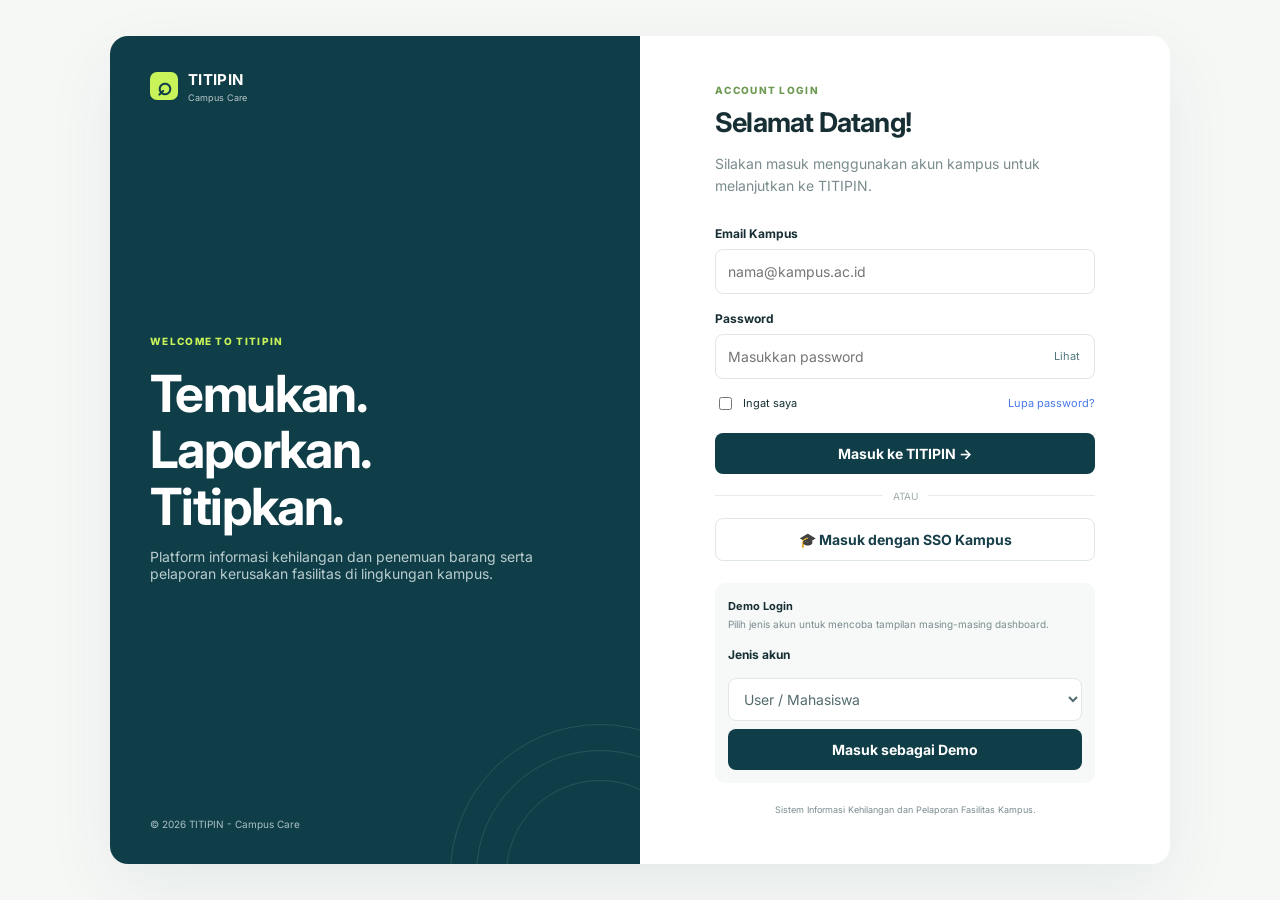
==== Login.html @ 69222cba "Setup" ====
<!DOCTYPE html>
<html lang="id">
<head>
    <meta charset="UTF-8">
    <meta name="viewport" content="width=device-width, initial-scale=1.0">

    <title>Login - TITIPIN</title>

    <link rel="stylesheet" href="assets/css/style.css">
</head>

<body>

<div class="login-page">

    <div class="login-wrap">

        <!-- BAGIAN KIRI -->
        <div class="brand-panel">

            <div class="brand">
                <div class="brand-mark">⌕</div>

                <div>
                    <b>TITIPIN</b>
                    <small>Campus Care</small>
                </div>
            </div>

            <div class="brand-copy">

                <p class="eyebrow">WELCOME TO TITIPIN</p>

                <h1>
                    Temukan.<br>
                    Laporkan.<br>
                    Titipkan.
                </h1>

                <p>
                    Platform informasi kehilangan dan penemuan
                    barang serta pelaporan kerusakan fasilitas
                    di lingkungan kampus.
                </p>

            </div>

            <div class="decor-circles"></div>

            <div class="copyright">
                © 2026 TITIPIN - Campus Care
            </div>

        </div>


        <!-- BAGIAN KANAN -->
        <div class="login-panel">

            <div class="login-card">

                <p class="eyebrow">ACCOUNT LOGIN</p>

                <h2>Selamat Datang!</h2>

                <p class="muted">
                    Silakan masuk menggunakan akun kampus
                    untuk melanjutkan ke TITIPIN.
                </p>


                <!-- FORM LOGIN -->
                <form id="loginForm">

                    <label for="email">
                        Email Kampus
                    </label>

                    <input
                        type="email"
                        id="email"
                        placeholder="nama@kampus.ac.id"
                        required
                    >


                    <label for="password">
                        Password
                    </label>

                    <div class="password">

                        <input
                            type="password"
                            id="password"
                            placeholder="Masukkan password"
                            required
                        >

                        <button
                            type="button"
                            class="show-pass"
                            id="togglePass"
                        >
                            Lihat
                        </button>

                    </div>


                    <div class="form-row">

                        <label class="check">
                            <input
                                type="checkbox"
                                id="remember"
                            >
                            Ingat saya
                        </label>

                        <a href="#" id="forgotPassword">
                            Lupa password?
                        </a>

                    </div>


                    <button
                        type="submit"
                        class="btn primary full"
                    >
                        Masuk ke TITIPIN →
                    </button>

                </form>


                <div class="or">
                    ATAU
                </div>


                <button
                    type="button"
                    class="btn outline full"
                    id="sso"
                >
                    🎓 Masuk dengan SSO Kampus
                </button>


                <!-- DEMO LOGIN -->
                <div class="demo-login">

                    <b>Demo Login</b>

                    <p>
                        Pilih jenis akun untuk mencoba
                        tampilan masing-masing dashboard.
                    </p>

                    <label for="demoRole">
                        Jenis akun
                    </label>

                    <select id="demoRole" class="select"
                            style="width:100%;margin:8px 0">
                        <option value="user">User / Mahasiswa</option>
                        <option value="admin">Admin / Staf</option>
                        <option value="superadmin">Super Admin</option>
                    </select>

                    <button
                        type="button"
                        class="btn primary full"
                        id="demoLogin"
                    >
                        Masuk sebagai Demo
                    </button>

                </div>

                <p class="tiny center muted"
                   style="margin-top:20px">
                    Sistem Informasi Kehilangan dan Pelaporan
                    Fasilitas Kampus.
                </p>

            </div>

        </div>

    </div>

</div>

<script src="assets/js/auth.js"></script>

</body>
</html>
---- assets/css/style.css ----
@import url('https://fonts.googleapis.com/css2?family=Inter:wght@400;500;600;700;800&display=swap');

:root {
  --navy: #103e48;
  --navy2: #0b333d;
  --lime: #c8f45a;
  --bg: #f5f7f5;
  --ink: #183f49;
  --muted: #7a8b8e;
  --line: #e1e7e5;
  --blue: #4278ff;
  --white: #fff;
  --shadow: 0 12px 36px #0c39400b;
}

* { box-sizing: border-box; }

body {
  margin: 0;
  font-family: Inter, Arial, sans-serif;
  background: var(--bg);
  color: #172f34;
  font-size: 14px;
}

a { color: inherit; text-decoration: none; }
button, input, select, textarea { font: inherit; }
button { cursor: pointer; }

/* LOGIN */

.login-page {
  min-height: 100vh;
  background: #f6f8f6;
  display: grid;
  place-items: center;
  padding: 28px;
}

.login-wrap {
  width: min(100%, 1060px);
  min-height: 650px;
  display: grid;
  grid-template-columns: 1fr 1fr;
  background: white;
  border-radius: 18px;
  overflow: hidden;
  box-shadow: 0 24px 70px #103e4812;
}

.brand-panel {
  background: var(--navy);
  color: white;
  padding: 34px 40px;
  display: flex;
  flex-direction: column;
  position: relative;
  overflow: hidden;
}

.brand {
  display: flex;
  align-items: center;
  gap: 10px;
}

.brand-mark {
  width: 28px;
  height: 28px;
  border-radius: 7px;
  background: var(--lime);
  color: var(--navy);
  display: grid;
  place-items: center;
  font-size: 25px;
  font-weight: 800;
  line-height: 1;
}

.brand b {
  display: block;
  letter-spacing: .3px;
  font-size: 15px;
}

.brand small {
  display: block;
  color: #b8c9c9;
  font-size: 9px;
  margin-top: 3px;
}

.brand-copy {
  margin: auto 0;
  position: relative;
  z-index: 1;
}

.eyebrow {
  font-size: 10px;
  font-weight: 800;
  letter-spacing: 1.3px;
  color: #6e9a54;
}

.brand-copy .eyebrow { color: var(--lime); }

.brand-copy h1 {
  font-size: clamp(34px, 4vw, 52px);
  line-height: 1.1;
  margin: 18px 0 14px;
  letter-spacing: -1.6px;
}

.brand-copy p:not(.eyebrow) { color: #b9cdce; }

.decor-circles {
  position: absolute;
  right: -110px;
  bottom: -160px;
  width: 300px;
  height: 300px;
  border: 1px solid #ffffff1c;
  border-radius: 50%;
}

.decor-circles:before,
.decor-circles:after {
  content: "";
  position: absolute;
  border: 1px solid #ffffff1c;
  border-radius: 50%;
  inset: 25px;
}

.decor-circles:after { inset: 55px; }

.copyright { font-size: 10px; color: #a9c1c4; }

.login-panel {
  padding: 38px;
  display: flex;
  align-items: center;
  justify-content: center;
}

.login-card { width: 100%; max-width: 380px; }

.login-card h2 {
  font-size: 27px;
  letter-spacing: -.8px;
  margin: 8px 0;
}

.muted { color: var(--muted); line-height: 1.6; }

.login-card form { margin-top: 28px; }

.login-card label:not(.check) {
  display: block;
  font-size: 12px;
  font-weight: 700;
  margin: 17px 0 8px;
}

.login-card input:not([type=checkbox]) {
  width: 100%;
  border: 1px solid #dfe7e5;
  border-radius: 8px;
  padding: 13px 12px;
  outline: none;
  background: #fff;
}

.login-card input:focus,
.searchbox input:focus {
  border-color: #83b4ba;
  box-shadow: 0 0 0 3px #103e4810;
}

.password { position: relative; }
.password input { padding-right: 60px !important; }

.show-pass {
  position: absolute;
  right: 8px;
  top: 8px;
  border: 0;
  background: transparent;
  color: #52777e;
  font-size: 11px;
  padding: 7px;
}

.form-row {
  display: flex;
  align-items: center;
  justify-content: space-between;
  margin: 15px 0 20px;
  font-size: 11px;
}

.form-row a { color: #4778e8; }

.check {
  display: flex;
  align-items: center; 
  gap: 8px; 
}

.check input[type="checkbox"] {
  flex-shrink: 0; 
  width: auto;
}


.btn {
  border: 0;
  border-radius: 8px;
  padding: 12px 16px;
  font-weight: 700;
  display: inline-flex;
  align-items: center;
  justify-content: center;
  gap: 12px;
  transition: .2s;
}

.btn.primary { background: var(--navy); color: #fff; }
.btn.primary:hover { background: #1b5662; transform: translateY(-1px); }
.btn.outline { background: #fff; border: 1px solid #dfe7e5; color: var(--ink); }
.btn.outline:hover { background: #f5f8f7; }
.full { width: 100%; }

.or {
  display: flex;
  align-items: center;
  gap: 10px;
  color: #a0adad;
  font-size: 10px;
  margin: 16px 0;
}

.or:before, .or:after {
  content: "";
  height: 1px;
  background: #e7eceb;
  flex: 1;
}

.demo-login {
  margin-top: 22px;
  padding: 13px;
  background: #f6f9f7;
  border-radius: 10px;
}

.demo-login b { font-size: 11px; }

.demo-login p {
  font-size: 10px;
  color: var(--muted);
  margin: 5px 0 10px;
}

.role-picks { display: flex; gap: 7px; }

.role-picks a {
  background: white;
  border: 1px solid var(--line);
  padding: 8px 10px;
  border-radius: 7px;
  font-size: 10px;
  font-weight: 700;
  flex: 1;
  text-align: center;
}

.role-picks a:hover { background: var(--lime); border-color: var(--lime); }
.tiny { font-size: 9px; }
.center { text-align: center; }
.mobile-brand { display: none; }

/* LAYOUT DASHBOARD */

.app-shell { min-height: 100vh; display: flex; }

.sidebar {
  width: 220px;
  background: var(--navy);
  color: white;
  display: flex;
  flex-direction: column;
  padding: 22px 13px;
  flex-shrink: 0;
  min-height: 100vh;
}

.sidebar .brand { padding: 0 10px 35px; }

.side-label {
  color: #7fa1a6;
  text-transform: uppercase;
  font-size: 9px;
  letter-spacing: 1px;
  padding: 0 13px 10px;
}

.nav-links { display: grid; gap: 5px; }

.nav-link {
  display: flex;
  align-items: center;
  gap: 12px;
  padding: 12px 13px;
  border-radius: 8px;
  color: #d3e0e0;
  font-size: 12px;
  font-weight: 500;
}

.nav-link .nav-icon { font-size: 16px; width: 17px; text-align: center; }

.nav-link.active,
.nav-link:hover {
  background: var(--lime);
  color: var(--navy);
  font-weight: 700;
}

.side-bottom {
  margin-top: auto;
  padding: 15px 9px 0;
  border-top: 1px solid #ffffff18;
}

.profile-mini {
  display: flex;
  align-items: center;
  gap: 10px;
  font-size: 11px;
}

.avatar {
  width: 34px;
  height: 34px;
  border-radius: 50%;
  background: #e2f2c1;
  color: var(--navy);
  display: grid;
  place-items: center;
  font-weight: 800;
  flex-shrink: 0;
}

.profile-mini small {
  display: block;
  color: #9bb9bd;
  font-size: 9px;
  margin-top: 4px;
}

.main-area { flex: 1; min-width: 0; }

.topbar {
  height: 70px;
  background: #fff;
  border-bottom: 1px solid #edf0ee;
  display: flex;
  align-items: center;
  justify-content: space-between;
  padding: 0 30px;
  gap: 20px;
}

.breadcrumb { font-size: 12px; color: #859597; }
.top-actions { display: flex; align-items: center; gap: 16px; }

.icon-btn {
  border: 1px solid var(--line);
  background: #fff;
  width: 34px;
  height: 34px;
  border-radius: 9px;
  color: var(--ink);
  position: relative;
}

.notification-dot {
  position: absolute;
  top: 6px;
  right: 6px;
  width: 6px;
  height: 6px;
  background: #ff7c6e;
  border-radius: 50%;
}

.top-user {
  display: flex;
  align-items: center;
  gap: 9px;
  font-size: 11px;
  font-weight: 700;
}

.top-user small {
  display: block;
  font-weight: 400;
  color: var(--muted);
  font-size: 9px;
  margin-top: 3px;
}

.content { padding: 30px; max-width: 1500px; margin: 0 auto; }

.welcome {
  display: flex;
  justify-content: space-between;
  align-items: flex-end;
  gap: 15px;
  margin-bottom: 25px;
}

.welcome .greeting { color: #719b55; font-size: 12px; font-weight: 600; }

.welcome h1 {
  font-size: 29px;
  letter-spacing: -1px;
  margin: 6px 0;
}

.welcome p { color: var(--muted); margin: 0; }
.welcome-actions { display: flex; gap: 9px; flex-wrap: wrap; }

.stats {
  display: grid;
  grid-template-columns: repeat(4, minmax(0, 1fr));
  gap: 13px;
  margin-bottom: 28px;
}

.stat-card, .panel, .item-card, .form-panel {
  background: #fff;
  border: 1px solid #e4eae7;
  border-radius: 10px;
  box-shadow: var(--shadow);
}

.stat-card { padding: 18px 17px; min-width: 0; }

.stat-icon {
  width: 32px;
  height: 32px;
  background: #edf2ff;
  color: var(--blue);
  display: grid;
  place-items: center;
  border-radius: 6px;
  font-size: 16px;
  margin-bottom: 12px;
}

.stat-label { color: #7e8e90; font-size: 11px; }

.stat-number {
  font-size: 28px;
  font-weight: 800;
  letter-spacing: -1px;
  color: var(--navy);
  margin: 3px 0;
}

.stat-note { font-size: 10px; color: #8c9a9b; }
.positive { color: #65a24e; }

.section-head {
  display: flex;
  align-items: center;
  justify-content: space-between;
  gap: 12px;
  margin-bottom: 14px;
}

.section-head h2 { font-size: 16px; margin: 0; }
.section-head a { font-size: 11px; color: #4778e8; font-weight: 700; }

.dashboard-grid {
  display: grid;
  grid-template-columns: minmax(0, 1.45fr) minmax(250px, 1fr);
  gap: 14px;
}

.panel { padding: 18px; min-width: 0; }

.action-row {
  display: flex;
  align-items: center;
  gap: 12px;
  padding: 12px 0;
  border-bottom: 1px solid #edf0ef;
}

.action-row:last-child { border-bottom: 0; }

.mini-icon {
  width: 34px;
  height: 34px;
  border-radius: 7px;
  background: #edf2ff;
  color: #4278ff;
  display: grid;
  place-items: center;
  font-size: 16px;
  flex-shrink: 0;
}

.action-copy { flex: 1; min-width: 0; }

.action-copy b {
  font-size: 12px;
  display: block;
  white-space: nowrap;
  overflow: hidden;
  text-overflow: ellipsis;
}

.action-copy small {
  font-size: 10px;
  color: #859394;
  display: block;
  margin-top: 5px;
}

.btn.small { padding: 8px 13px; font-size: 10px; border-radius: 5px; }
.btn.lime { background: var(--lime); color: var(--navy); }
.btn.dark { background: var(--navy); color: white; }

.progress {
  height: 7px;
  background: #e8eeec;
  border-radius: 9px;
  overflow: hidden;
  margin: 14px 0 8px;
}

.progress span {
  display: block;
  height: 100%;
  background: var(--navy);
  border-radius: 9px;
}

.target-number {
  font-size: 31px;
  font-weight: 800;
  color: var(--navy);
  margin-top: 10px;
}

/* TABEL DAN FILTER */

.table-wrap { overflow-x: auto; }
.data-table { width: 100%; border-collapse: collapse; white-space: nowrap; }

.data-table th {
  text-align: left;
  color: #829092;
  font-size: 10px;
  font-weight: 600;
  padding: 13px 12px;
  background: #f8faf9;
}

.data-table td {
  font-size: 11px;
  padding: 14px 12px;
  border-bottom: 1px solid #edf0ef;
}

.data-table tr:last-child td { border-bottom: 0; }
.data-table tbody tr:hover { background: #fbfcfb; }

.status {
  display: inline-flex;
  padding: 5px 8px;
  border-radius: 5px;
  font-size: 9px;
  font-weight: 700;
  background: #fff3d8;
  color: #a87514;
}

.status.green { background: #e9f7e6; color: #438340; }
.status.blue { background: #edf2ff; color: #4278ff; }
.status.red { background: #ffebea; color: #c55b54; }

.toolbar {
  display: flex;
  align-items: center;
  gap: 10px;
  flex-wrap: wrap;
  margin-bottom: 17px;
}

.searchbox {
  display: flex;
  align-items: center;
  gap: 8px;
  border: 1px solid var(--line);
  border-radius: 8px;
  background: #fff;
  padding: 0 11px;
  min-width: 210px;
  flex: 1;
  max-width: 340px;
}

.searchbox input {
  border: 0;
  outline: 0;
  padding: 11px 0;
  width: 100%;
  min-width: 0;
}

.select {
  border: 1px solid var(--line);
  border-radius: 8px;
  padding: 11px;
  background: white;
  color: #536b6e;
}

/* KATALOG BARANG */

.item-grid {
  display: grid;
  grid-template-columns: repeat(3, minmax(0, 1fr));
  gap: 15px;
}

.item-card { overflow: hidden; }

.item-photo {
  height: 155px;
  background: linear-gradient(140deg, #e8f0e9, #d4e1d8);
  display: grid;
  place-items: center;
  font-size: 58px;
  position: relative;
}

.item-photo .status { position: absolute; top: 12px; left: 12px; }

.item-body { padding: 15px; }
.item-body h3 { font-size: 13px; margin: 0 0 7px; }
.item-body p { font-size: 10px; color: var(--muted); margin: 0 0 14px; }

.item-foot {
  display: flex;
  align-items: center;
  justify-content: space-between;
  gap: 8px;
}

.item-foot small { color: #829092; font-size: 10px; }
.empty { padding: 30px; text-align: center; color: var(--muted); }

/* FORMULIR */

.form-grid {
  display: grid;
  grid-template-columns: 1fr 1fr;
  gap: 14px;
}

.field label {
  /* display: block; */
  font-size: 11px;
  font-weight: 700;
  margin-bottom: 8px;
}

.field input, .field select, .field textarea {
  width: 100%;
  border: 1px solid var(--line);
  border-radius: 7px;
  padding: 12px;
  outline: none;
  background: white;
}

.field textarea { min-height: 95px; resize: vertical; }
.field.full-width { grid-column: 1 / -1; }

.upload {
  border: 1px dashed #b7c9c8;
  background: #f9fbfa;
  padding: 22px;
  text-align: center;
  border-radius: 8px;
  color: #71878a;
}

.upload input { max-width: 100%; margin-top: 10px; }

.timeline {
  display: grid;
  grid-template-columns: repeat(3, 1fr);
  gap: 10px;
  margin: 18px 0;
}

.timeline-step {
  padding: 12px;
  border: 1px solid var(--line);
  border-radius: 8px;
  font-size: 10px;
  color: #8a999a;
}

.timeline-step.active {
  background: #eaf7d5;
  border-color: #cceaa1;
  color: var(--navy);
  font-weight: 700;
}

/* GRAFIK */

.chart-bars { display: grid; gap: 14px; margin-top: 20px; }

.bar-row {
  display: grid;
  grid-template-columns: 105px 1fr 35px;
  align-items: center;
  gap: 10px;
  font-size: 10px;
  color: #657a7d;
}

.bar-track {
  height: 9px;
  border-radius: 8px;
  background: #edf1ef;
  overflow: hidden;
}

.bar-track span {
  display: block;
  height: 100%;
  border-radius: 8px;
  background: #5c91f6;
}

/* NAVIGASI MOBILE DAN NOTIFIKASI */

.mobile-menu { display: none; }

.toast {
  position: fixed;
  right: 22px;
  bottom: 22px;
  background: var(--navy);
  color: white;
  padding: 14px 18px;
  border-radius: 9px;
  box-shadow: 0 8px 30px #0002;
  z-index: 20;
  font-size: 12px;
  animation: rise .2s ease;
}

@keyframes rise {
  from { transform: translateY(10px); opacity: 0; }
  to { transform: translateY(0); opacity: 1; }
}

.modal-backdrop {
  position: fixed;
  inset: 0;
  background: #0b292e88;
  display: grid;
  place-items: center;
  padding: 18px;
  z-index: 30;
}

.modal {
  background: white;
  border-radius: 14px;
  padding: 24px;
  width: min(100%, 500px);
  box-shadow: 0 20px 80px #0003;
}

.modal h2 { margin-top: 0; }

.modal-actions {
  display: flex;
  justify-content: flex-end;
  gap: 8px;
  margin-top: 18px;
}

.mobile-nav { display: none; }

/* TABLET */

@media (max-width: 1050px) {
  .sidebar { width: 190px; }
  .content { padding: 24px; }
  .stats { grid-template-columns: repeat(2, minmax(0, 1fr)); }
  .item-grid { grid-template-columns: repeat(2, minmax(0, 1fr)); }
  .dashboard-grid { grid-template-columns: 1fr; }
  .topbar { padding: 0 22px; }
}

/* MOBILE */

@media (max-width: 700px) {
  .login-page { padding: 0; background: white; }

  .login-wrap {
    display: block;
    min-height: 100vh;
    border-radius: 0;
    box-shadow: none;
  }

  .brand-panel { display: none; }

  .login-panel {
    padding: 26px 22px;
    min-height: 100vh;
    align-items: flex-start;
  }

  .login-card { margin: auto; }
  .mobile-brand { display: flex; margin-bottom: 36px; }
  .login-card h2 { font-size: 25px; }
  .demo-login { margin-top: 28px; }

  .sidebar { display: none; }

  .app-shell { display: block; padding-bottom: 65px; }

  .topbar { height: 60px; padding: 0 16px; }
  .mobile-menu { display: inline-flex; }

  .top-actions { gap: 8px; }
  .top-user > div:not(.avatar) { display: none; }

  .content { padding: 22px 15px; }

  .welcome {
    align-items: flex-start;
    flex-direction: column;
    margin-bottom: 20px;
  }

  .welcome h1 { font-size: 25px; }
  .welcome-actions { width: 100%; }
  .welcome-actions .btn { flex: 1; }

  .stats { gap: 9px; }
  .stat-card { padding: 14px 12px; }
  .stat-number { font-size: 25px; }

  .dashboard-grid { grid-template-columns: 1fr; }
  .panel { padding: 14px; }

  .item-grid { grid-template-columns: 1fr 1fr; gap: 9px; }
  .item-photo { height: 110px; font-size: 43px; }
  .item-body { padding: 11px; }
  .item-body h3 { font-size: 11px; }

  .item-foot {
    align-items: flex-start;
    flex-direction: column;
  }

  .item-foot .btn { width: 100%; }

  .form-grid { grid-template-columns: 1fr; }
  .field.full-width { grid-column: auto; }

  .timeline { gap: 5px; }
  .timeline-step { padding: 9px 6px; font-size: 9px; }

  .mobile-nav {
    position: fixed;
    z-index: 10;
    bottom: 0;
    left: 0;
    right: 0;
    background: white;
    border-top: 1px solid var(--line);
    display: flex;
    justify-content: space-around;
    padding: 8px 4px calc(8px + env(safe-area-inset-bottom));
    box-shadow: 0 -5px 18px #0b333d08;
  }

  .mobile-nav a {
    display: flex;
    flex-direction: column;
    align-items: center;
    gap: 4px;
    color: #7d9092;
    font-size: 9px;
    padding: 3px 8px;
  }

  .mobile-nav a.active { color: var(--navy); font-weight: 800; }
  .mobile-nav span { font-size: 17px; }

  .searchbox { max-width: none; min-width: 0; flex-basis: 100%; }
  .toolbar .select { flex: 1; min-width: 0; }

  .data-table th, .data-table td { padding: 12px 10px; }
  .topbar .breadcrumb { font-size: 10px; }
  .section-head h2 { font-size: 14px; }
}

@media (max-width: 390px) {
  .stats { grid-template-columns: 1fr 1fr; }
  .item-grid { grid-template-columns: 1fr; }
  .item-photo { height: 145px; }
  .role-picks a { padding: 8px 5px; }
  .top-actions .icon-btn { width: 30px; height: 30px; }
}


/* ============================================================
   UX IMPROVEMENTS - TAMBAHAN
   ============================================================ */

/* --- ITEM CARD BARU (Menggantikan emoji besar) --- */

.item-photo {
  height: 155px;
  background: #f4f6f5;
  display: flex;
  align-items: center;
  justify-content: center;
  position: relative;
  overflow: hidden;
}

.item-photo-icon {
  width: 64px;
  height: 64px;
  border-radius: 16px;
  display: flex;
  align-items: center;
  justify-content: center;
  font-size: 26px;
  font-weight: 800;
  letter-spacing: -1px;
}

.item-photo-icon.lost {
  background: #ffeceb;
  color: #c0392b;
}

.item-photo-icon.found {
  background: #e8f8e8;
  color: #27ae60;
}

.item-photo-icon.facility {
  background: #fff3e0;
  color: #e67e22;
}

.item-type-badge {
  position: absolute;
  top: 12px;
  left: 12px;
}

.item-status-badge {
  position: absolute;
  top: 12px;
  right: 12px;
}

/* --- TAB SWITCHER (Katalog) --- */

.tab-bar {
  display: flex;
  gap: 6px;
  margin-bottom: 18px;
  background: #f0f4f2;
  border-radius: 10px;
  padding: 5px;
}

.tab-btn {
  flex: 1;
  border: none;
  background: transparent;
  padding: 10px 14px;
  border-radius: 7px;
  font-size: 12px;
  font-weight: 600;
  color: #6b8589;
  cursor: pointer;
  transition: all .18s;
}

.tab-btn.active {
  background: white;
  color: var(--navy);
  box-shadow: 0 2px 8px #0b333d12;
}

.tab-btn:hover:not(.active) {
  color: var(--navy);
  background: #e8eeec;
}

/* --- ACTIONABLE EMPTY STATE --- */

.empty-state {
  padding: 48px 24px;
  text-align: center;
  color: var(--muted);
}

.empty-state-icon {
  width: 56px;
  height: 56px;
  border-radius: 16px;
  background: #f0f4f2;
  display: flex;
  align-items: center;
  justify-content: center;
  font-size: 22px;
  margin: 0 auto 16px;
}

.empty-state h3 {
  font-size: 15px;
  color: var(--ink);
  margin: 0 0 8px;
}

.empty-state p {
  font-size: 12px;
  margin: 0 0 20px;
  color: var(--muted);
}

/* --- SUCCESS MODAL (Konfirmasi Laporan Berhasil) --- */

.success-modal {
  text-align: center;
  padding: 8px 0;
}

.success-icon {
  width: 60px;
  height: 60px;
  border-radius: 50%;
  background: #e9f7e6;
  color: #438340;
  display: flex;
  align-items: center;
  justify-content: center;
  font-size: 24px;
  font-weight: 800;
  margin: 0 auto 16px;
}

.ticket-code-box {
  background: #f6faf4;
  border: 1px dashed #b5d9a8;
  border-radius: 10px;
  padding: 14px 20px;
  margin: 16px 0;
}

.ticket-code-box .ticket-id {
  font-size: 22px;
  font-weight: 800;
  letter-spacing: 3px;
  color: var(--navy);
}

.ticket-code-box small {
  display: block;
  font-size: 10px;
  color: var(--muted);
  margin-top: 4px;
}

.next-steps {
  text-align: left;
  margin-top: 16px;
  border-top: 1px solid var(--line);
  padding-top: 14px;
}

.next-steps p {
  font-size: 11px;
  font-weight: 700;
  margin: 0 0 10px;
  color: var(--ink);
}

.next-step-item {
  display: flex;
  align-items: flex-start;
  gap: 10px;
  margin-bottom: 8px;
  font-size: 11px;
  color: var(--muted);
}

.next-step-num {
  width: 20px;
  height: 20px;
  border-radius: 50%;
  background: #edf2ff;
  color: #4278ff;
  display: flex;
  align-items: center;
  justify-content: center;
  font-size: 9px;
  font-weight: 800;
  flex-shrink: 0;
  margin-top: 1px;
}

/* --- IMAGE PREVIEW (Upload Foto) --- */

.upload {
  border: 1px dashed #b7c9c8;
  background: #f9fbfa;
  padding: 22px;
  text-align: center;
  border-radius: 8px;
  color: #71878a;
  cursor: pointer;
  transition: border-color .2s, background .2s;
}

.upload:hover {
  border-color: var(--navy);
  background: #f3f8f6;
}

.upload input[type="file"] {
  display: none;
}

.upload-trigger {
  display: flex;
  flex-direction: column;
  align-items: center;
  gap: 8px;
  cursor: pointer;
}

.upload-trigger .upload-icon {
  width: 40px;
  height: 40px;
  border-radius: 10px;
  background: #e8f0f0;
  color: #4a7c82;
  display: flex;
  align-items: center;
  justify-content: center;
  font-size: 18px;
}

.photo-preview-wrap {
  position: relative;
  display: inline-block;
}

.photo-preview {
  max-width: 100%;
  max-height: 200px;
  border-radius: 8px;
  object-fit: cover;
  border: 2px solid #d4e8d4;
  display: block;
  margin: 0 auto;
}

.photo-preview-remove {
  position: absolute;
  top: -8px;
  right: -8px;
  width: 24px;
  height: 24px;
  background: #c0392b;
  color: white;
  border: none;
  border-radius: 50%;
  font-size: 12px;
  font-weight: 800;
  display: flex;
  align-items: center;
  justify-content: center;
  cursor: pointer;
  line-height: 1;
}

/* --- KLAIM FORM (di dalam modal) --- */

.claim-form .field {
  margin-bottom: 14px;
}

.claim-form textarea {
  width: 100%;
  border: 1px solid var(--line);
  border-radius: 7px;
  padding: 12px;
  min-height: 80px;
  resize: vertical;
  font: inherit;
  outline: none;
}

.claim-result-box {
  background: #f6faf4;
  border: 1px solid #cdeac9;
  border-radius: 10px;
  padding: 18px;
  text-align: center;
  margin-top: 4px;
}

.claim-code-display {
  font-size: 28px;
  font-weight: 800;
  letter-spacing: 5px;
  color: var(--navy);
  margin: 12px 0 6px;
}

/* --- SIDEBAR OVERLAY MOBILE --- */

.sidebar-overlay {
  display: none;
  position: fixed;
  inset: 0;
  background: #0b333d66;
  z-index: 40;
}

.sidebar-overlay.open { display: block; }

@media (max-width: 700px) {
  .sidebar {
    display: flex !important;
    position: fixed;
    left: -240px;
    top: 0;
    bottom: 0;
    z-index: 50;
    width: 240px;
    transition: left .25s ease;
    overflow-y: auto;
  }

  .sidebar.open {
    left: 0;
    box-shadow: 4px 0 30px #0b333d33;
  }

  /* Hamburger hanya visible di mobile, tidak tabrakan */
  .mobile-menu {
    display: inline-flex !important;
  }

  /* Bottom nav tetap ada, tapi sidebar juga bisa dibuka lewat hamburger */
  .mobile-nav {
    position: fixed;
    z-index: 10;
    bottom: 0;
    left: 0;
    right: 0;
    background: white;
    border-top: 1px solid var(--line);
    display: flex;
    justify-content: space-around;
    padding: 8px 4px calc(8px + env(safe-area-inset-bottom));
    box-shadow: 0 -5px 18px #0b333d08;
  }

  /* Sembunyikan sidebar hamburger dari topbar saat bottom nav sudah cukup */
  .mobile-menu {
    display: none !important;
  }

  .item-photo { height: 120px; }
  .item-photo-icon { width: 50px; height: 50px; font-size: 20px; }
}

@media (max-width: 390px) {
  .tab-btn { font-size: 10px; padding: 9px 8px; }
}
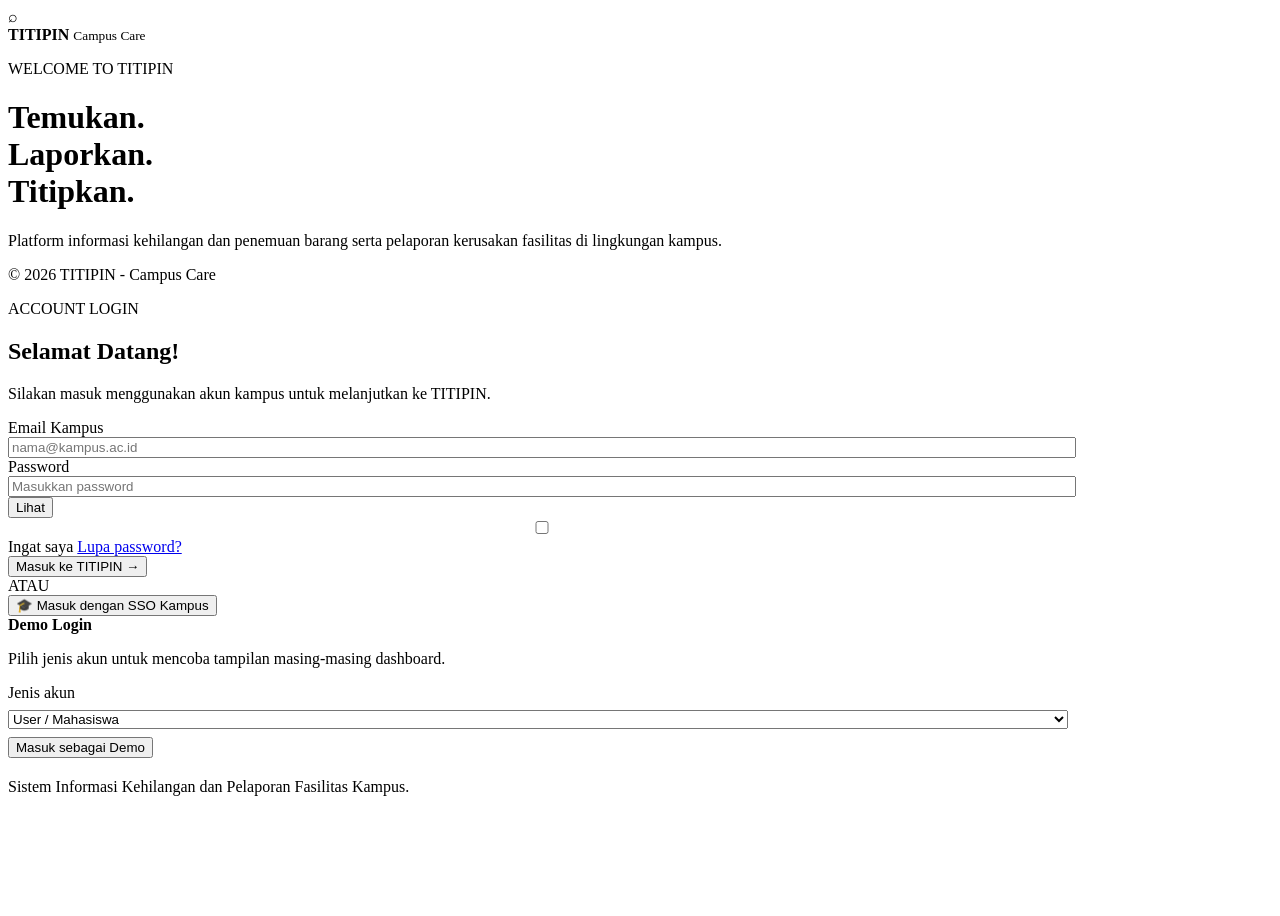
==== commit 1174dcc3: "Login" ====
--- a/Login.html
+++ b/Login.html
@@ -195,7 +195,7 @@
 
 </div>
 
-<script src="assets/js/auth.js"></script>
+<script src="assets/js/shared/auth.js"></script>
 
 </body>
 </html>
--- a/assets/css/style.css
+++ b/assets/css/style.css
@@ -1,1311 +1,85 @@
 
-@import url('https://fonts.googleapis.com/css2?family=Inter:wght@400;500;600;700;800&display=swap');
-
-:root {
-  --navy: #103e48;
-  --navy2: #0b333d;
-  --lime: #c8f45a;
-  --bg: #f5f7f5;
-  --ink: #183f49;
-  --muted: #7a8b8e;
-  --line: #e1e7e5;
-  --blue: #4278ff;
-  --white: #fff;
-  --shadow: 0 12px 36px #0c39400b;
-}
-
-* { box-sizing: border-box; }
-
-body {
-  margin: 0;
-  font-family: Inter, Arial, sans-serif;
-  background: var(--bg);
-  color: #172f34;
-  font-size: 14px;
-}
-
-a { color: inherit; text-decoration: none; }
-button, input, select, textarea { font: inherit; }
-button { cursor: pointer; }
-
-/* LOGIN */
+/* ======================================
+   RESPONSIVE LOGIN TITIPIN
+====================================== */
 
 .login-page {
-  min-height: 100vh;
-  background: #f6f8f6;
-  display: grid;
-  place-items: center;
-  padding: 28px;
+    width: 100%;
+    min-height: 100vh;
 }
 
 .login-wrap {
-  width: min(100%, 1060px);
-  min-height: 650px;
-  display: grid;
-  grid-template-columns: 1fr 1fr;
-  background: white;
-  border-radius: 18px;
-  overflow: hidden;
-  box-shadow: 0 24px 70px #103e4812;
+    width: min(100%, 1060px);
 }
 
-.brand-panel {
-  background: var(--navy);
-  color: white;
-  padding: 34px 40px;
-  display: flex;
-  flex-direction: column;
-  position: relative;
-  overflow: hidden;
+.login-panel {
+    min-width: 0;
 }
 
-.brand {
-  display: flex;
-  align-items: center;
-  gap: 10px;
+.login-card {
+    width: 100%;
 }
 
-.brand-mark {
-  width: 28px;
-  height: 28px;
-  border-radius: 7px;
-  background: var(--lime);
-  color: var(--navy);
-  display: grid;
-  place-items: center;
-  font-size: 25px;
-  font-weight: 800;
-  line-height: 1;
+.login-card input,
+.login-card select {
+    width: 100%;
+    min-width: 0;
 }
 
-.brand b {
-  display: block;
-  letter-spacing: .3px;
-  font-size: 15px;
+@media (max-width: 768px) {
+
+    .login-page {
+        padding: 15px;
+    }
+
+    .login-wrap {
+        grid-template-columns: 1fr;
+        min-height: auto;
+    }
+
+    .brand-panel {
+        min-height: 220px;
+        padding: 25px;
+    }
+
+    .brand-copy {
+        margin: 35px 0 15px;
+    }
+
+    .brand-copy h1 {
+        font-size: 32px;
+    }
+
+    .copyright {
+        margin-top: 20px;
+    }
+
+    .login-panel {
+        padding: 28px 22px;
+    }
+
+    .login-card h2 {
+        font-size: 24px;
+    }
+
 }
 
-.brand small {
-  display: block;
-  color: #b8c9c9;
-  font-size: 9px;
-  margin-top: 3px;
+@media (max-width: 400px) {
+
+    .login-page {
+        padding: 8px;
+    }
+
+    .brand-panel {
+        padding: 20px;
+    }
+
+    .login-panel {
+        padding: 22px 15px;
+    }
+
+    .login-card h2 {
+        font-size: 22px;
+    }
+
 }
-
-.brand-copy {
-  margin: auto 0;
-  position: relative;
-  z-index: 1;
-}
-
-.eyebrow {
-  font-size: 10px;
-  font-weight: 800;
-  letter-spacing: 1.3px;
-  color: #6e9a54;
-}
-
-.brand-copy .eyebrow { color: var(--lime); }
-
-.brand-copy h1 {
-  font-size: clamp(34px, 4vw, 52px);
-  line-height: 1.1;
-  margin: 18px 0 14px;
-  letter-spacing: -1.6px;
-}
-
-.brand-copy p:not(.eyebrow) { color: #b9cdce; }
-
-.decor-circles {
-  position: absolute;
-  right: -110px;
-  bottom: -160px;
-  width: 300px;
-  height: 300px;
-  border: 1px solid #ffffff1c;
-  border-radius: 50%;
-}
-
-.decor-circles:before,
-.decor-circles:after {
-  content: "";
-  position: absolute;
-  border: 1px solid #ffffff1c;
-  border-radius: 50%;
-  inset: 25px;
-}
-
-.decor-circles:after { inset: 55px; }
-
-.copyright { font-size: 10px; color: #a9c1c4; }
-
-.login-panel {
-  padding: 38px;
-  display: flex;
-  align-items: center;
-  justify-content: center;
-}
-
-.login-card { width: 100%; max-width: 380px; }
-
-.login-card h2 {
-  font-size: 27px;
-  letter-spacing: -.8px;
-  margin: 8px 0;
-}
-
-.muted { color: var(--muted); line-height: 1.6; }
-
-.login-card form { margin-top: 28px; }
-
-.login-card label:not(.check) {
-  display: block;
-  font-size: 12px;
-  font-weight: 700;
-  margin: 17px 0 8px;
-}
-
-.login-card input:not([type=checkbox]) {
-  width: 100%;
-  border: 1px solid #dfe7e5;
-  border-radius: 8px;
-  padding: 13px 12px;
-  outline: none;
-  background: #fff;
-}
-
-.login-card input:focus,
-.searchbox input:focus {
-  border-color: #83b4ba;
-  box-shadow: 0 0 0 3px #103e4810;
-}
-
-.password { position: relative; }
-.password input { padding-right: 60px !important; }
-
-.show-pass {
-  position: absolute;
-  right: 8px;
-  top: 8px;
-  border: 0;
-  background: transparent;
-  color: #52777e;
-  font-size: 11px;
-  padding: 7px;
-}
-
-.form-row {
-  display: flex;
-  align-items: center;
-  justify-content: space-between;
-  margin: 15px 0 20px;
-  font-size: 11px;
-}
-
-.form-row a { color: #4778e8; }
-
-.check {
-  display: flex;
-  align-items: center; 
-  gap: 8px; 
-}
-
-.check input[type="checkbox"] {
-  flex-shrink: 0; 
-  width: auto;
-}
-
-
-.btn {
-  border: 0;
-  border-radius: 8px;
-  padding: 12px 16px;
-  font-weight: 700;
-  display: inline-flex;
-  align-items: center;
-  justify-content: center;
-  gap: 12px;
-  transition: .2s;
-}
-
-.btn.primary { background: var(--navy); color: #fff; }
-.btn.primary:hover { background: #1b5662; transform: translateY(-1px); }
-.btn.outline { background: #fff; border: 1px solid #dfe7e5; color: var(--ink); }
-.btn.outline:hover { background: #f5f8f7; }
-.full { width: 100%; }
-
-.or {
-  display: flex;
-  align-items: center;
-  gap: 10px;
-  color: #a0adad;
-  font-size: 10px;
-  margin: 16px 0;
-}
-
-.or:before, .or:after {
-  content: "";
-  height: 1px;
-  background: #e7eceb;
-  flex: 1;
-}
-
-.demo-login {
-  margin-top: 22px;
-  padding: 13px;
-  background: #f6f9f7;
-  border-radius: 10px;
-}
-
-.demo-login b { font-size: 11px; }
-
-.demo-login p {
-  font-size: 10px;
-  color: var(--muted);
-  margin: 5px 0 10px;
-}
-
-.role-picks { display: flex; gap: 7px; }
-
-.role-picks a {
-  background: white;
-  border: 1px solid var(--line);
-  padding: 8px 10px;
-  border-radius: 7px;
-  font-size: 10px;
-  font-weight: 700;
-  flex: 1;
-  text-align: center;
-}
-
-.role-picks a:hover { background: var(--lime); border-color: var(--lime); }
-.tiny { font-size: 9px; }
-.center { text-align: center; }
-.mobile-brand { display: none; }
-
-/* LAYOUT DASHBOARD */
-
-.app-shell { min-height: 100vh; display: flex; }
-
-.sidebar {
-  width: 220px;
-  background: var(--navy);
-  color: white;
-  display: flex;
-  flex-direction: column;
-  padding: 22px 13px;
-  flex-shrink: 0;
-  min-height: 100vh;
-}
-
-.sidebar .brand { padding: 0 10px 35px; }
-
-.side-label {
-  color: #7fa1a6;
-  text-transform: uppercase;
-  font-size: 9px;
-  letter-spacing: 1px;
-  padding: 0 13px 10px;
-}
-
-.nav-links { display: grid; gap: 5px; }
-
-.nav-link {
-  display: flex;
-  align-items: center;
-  gap: 12px;
-  padding: 12px 13px;
-  border-radius: 8px;
-  color: #d3e0e0;
-  font-size: 12px;
-  font-weight: 500;
-}
-
-.nav-link .nav-icon { font-size: 16px; width: 17px; text-align: center; }
-
-.nav-link.active,
-.nav-link:hover {
-  background: var(--lime);
-  color: var(--navy);
-  font-weight: 700;
-}
-
-.side-bottom {
-  margin-top: auto;
-  padding: 15px 9px 0;
-  border-top: 1px solid #ffffff18;
-}
-
-.profile-mini {
-  display: flex;
-  align-items: center;
-  gap: 10px;
-  font-size: 11px;
-}
-
-.avatar {
-  width: 34px;
-  height: 34px;
-  border-radius: 50%;
-  background: #e2f2c1;
-  color: var(--navy);
-  display: grid;
-  place-items: center;
-  font-weight: 800;
-  flex-shrink: 0;
-}
-
-.profile-mini small {
-  display: block;
-  color: #9bb9bd;
-  font-size: 9px;
-  margin-top: 4px;
-}
-
-.main-area { flex: 1; min-width: 0; }
-
-.topbar {
-  height: 70px;
-  background: #fff;
-  border-bottom: 1px solid #edf0ee;
-  display: flex;
-  align-items: center;
-  justify-content: space-between;
-  padding: 0 30px;
-  gap: 20px;
-}
-
-.breadcrumb { font-size: 12px; color: #859597; }
-.top-actions { display: flex; align-items: center; gap: 16px; }
-
-.icon-btn {
-  border: 1px solid var(--line);
-  background: #fff;
-  width: 34px;
-  height: 34px;
-  border-radius: 9px;
-  color: var(--ink);
-  position: relative;
-}
-
-.notification-dot {
-  position: absolute;
-  top: 6px;
-  right: 6px;
-  width: 6px;
-  height: 6px;
-  background: #ff7c6e;
-  border-radius: 50%;
-}
-
-.top-user {
-  display: flex;
-  align-items: center;
-  gap: 9px;
-  font-size: 11px;
-  font-weight: 700;
-}
-
-.top-user small {
-  display: block;
-  font-weight: 400;
-  color: var(--muted);
-  font-size: 9px;
-  margin-top: 3px;
-}
-
-.content { padding: 30px; max-width: 1500px; margin: 0 auto; }
-
-.welcome {
-  display: flex;
-  justify-content: space-between;
-  align-items: flex-end;
-  gap: 15px;
-  margin-bottom: 25px;
-}
-
-.welcome .greeting { color: #719b55; font-size: 12px; font-weight: 600; }
-
-.welcome h1 {
-  font-size: 29px;
-  letter-spacing: -1px;
-  margin: 6px 0;
-}
-
-.welcome p { color: var(--muted); margin: 0; }
-.welcome-actions { display: flex; gap: 9px; flex-wrap: wrap; }
-
-.stats {
-  display: grid;
-  grid-template-columns: repeat(4, minmax(0, 1fr));
-  gap: 13px;
-  margin-bottom: 28px;
-}
-
-.stat-card, .panel, .item-card, .form-panel {
-  background: #fff;
-  border: 1px solid #e4eae7;
-  border-radius: 10px;
-  box-shadow: var(--shadow);
-}
-
-.stat-card { padding: 18px 17px; min-width: 0; }
-
-.stat-icon {
-  width: 32px;
-  height: 32px;
-  background: #edf2ff;
-  color: var(--blue);
-  display: grid;
-  place-items: center;
-  border-radius: 6px;
-  font-size: 16px;
-  margin-bottom: 12px;
-}
-
-.stat-label { color: #7e8e90; font-size: 11px; }
-
-.stat-number {
-  font-size: 28px;
-  font-weight: 800;
-  letter-spacing: -1px;
-  color: var(--navy);
-  margin: 3px 0;
-}
-
-.stat-note { font-size: 10px; color: #8c9a9b; }
-.positive { color: #65a24e; }
-
-.section-head {
-  display: flex;
-  align-items: center;
-  justify-content: space-between;
-  gap: 12px;
-  margin-bottom: 14px;
-}
-
-.section-head h2 { font-size: 16px; margin: 0; }
-.section-head a { font-size: 11px; color: #4778e8; font-weight: 700; }
-
-.dashboard-grid {
-  display: grid;
-  grid-template-columns: minmax(0, 1.45fr) minmax(250px, 1fr);
-  gap: 14px;
-}
-
-.panel { padding: 18px; min-width: 0; }
-
-.action-row {
-  display: flex;
-  align-items: center;
-  gap: 12px;
-  padding: 12px 0;
-  border-bottom: 1px solid #edf0ef;
-}
-
-.action-row:last-child { border-bottom: 0; }
-
-.mini-icon {
-  width: 34px;
-  height: 34px;
-  border-radius: 7px;
-  background: #edf2ff;
-  color: #4278ff;
-  display: grid;
-  place-items: center;
-  font-size: 16px;
-  flex-shrink: 0;
-}
-
-.action-copy { flex: 1; min-width: 0; }
-
-.action-copy b {
-  font-size: 12px;
-  display: block;
-  white-space: nowrap;
-  overflow: hidden;
-  text-overflow: ellipsis;
-}
-
-.action-copy small {
-  font-size: 10px;
-  color: #859394;
-  display: block;
-  margin-top: 5px;
-}
-
-.btn.small { padding: 8px 13px; font-size: 10px; border-radius: 5px; }
-.btn.lime { background: var(--lime); color: var(--navy); }
-.btn.dark { background: var(--navy); color: white; }
-
-.progress {
-  height: 7px;
-  background: #e8eeec;
-  border-radius: 9px;
-  overflow: hidden;
-  margin: 14px 0 8px;
-}
-
-.progress span {
-  display: block;
-  height: 100%;
-  background: var(--navy);
-  border-radius: 9px;
-}
-
-.target-number {
-  font-size: 31px;
-  font-weight: 800;
-  color: var(--navy);
-  margin-top: 10px;
-}
-
-/* TABEL DAN FILTER */
-
-.table-wrap { overflow-x: auto; }
-.data-table { width: 100%; border-collapse: collapse; white-space: nowrap; }
-
-.data-table th {
-  text-align: left;
-  color: #829092;
-  font-size: 10px;
-  font-weight: 600;
-  padding: 13px 12px;
-  background: #f8faf9;
-}
-
-.data-table td {
-  font-size: 11px;
-  padding: 14px 12px;
-  border-bottom: 1px solid #edf0ef;
-}
-
-.data-table tr:last-child td { border-bottom: 0; }
-.data-table tbody tr:hover { background: #fbfcfb; }
-
-.status {
-  display: inline-flex;
-  padding: 5px 8px;
-  border-radius: 5px;
-  font-size: 9px;
-  font-weight: 700;
-  background: #fff3d8;
-  color: #a87514;
-}
-
-.status.green { background: #e9f7e6; color: #438340; }
-.status.blue { background: #edf2ff; color: #4278ff; }
-.status.red { background: #ffebea; color: #c55b54; }
-
-.toolbar {
-  display: flex;
-  align-items: center;
-  gap: 10px;
-  flex-wrap: wrap;
-  margin-bottom: 17px;
-}
-
-.searchbox {
-  display: flex;
-  align-items: center;
-  gap: 8px;
-  border: 1px solid var(--line);
-  border-radius: 8px;
-  background: #fff;
-  padding: 0 11px;
-  min-width: 210px;
-  flex: 1;
-  max-width: 340px;
-}
-
-.searchbox input {
-  border: 0;
-  outline: 0;
-  padding: 11px 0;
-  width: 100%;
-  min-width: 0;
-}
-
-.select {
-  border: 1px solid var(--line);
-  border-radius: 8px;
-  padding: 11px;
-  background: white;
-  color: #536b6e;
-}
-
-/* KATALOG BARANG */
-
-.item-grid {
-  display: grid;
-  grid-template-columns: repeat(3, minmax(0, 1fr));
-  gap: 15px;
-}
-
-.item-card { overflow: hidden; }
-
-.item-photo {
-  height: 155px;
-  background: linear-gradient(140deg, #e8f0e9, #d4e1d8);
-  display: grid;
-  place-items: center;
-  font-size: 58px;
-  position: relative;
-}
-
-.item-photo .status { position: absolute; top: 12px; left: 12px; }
-
-.item-body { padding: 15px; }
-.item-body h3 { font-size: 13px; margin: 0 0 7px; }
-.item-body p { font-size: 10px; color: var(--muted); margin: 0 0 14px; }
-
-.item-foot {
-  display: flex;
-  align-items: center;
-  justify-content: space-between;
-  gap: 8px;
-}
-
-.item-foot small { color: #829092; font-size: 10px; }
-.empty { padding: 30px; text-align: center; color: var(--muted); }
-
-/* FORMULIR */
-
-.form-grid {
-  display: grid;
-  grid-template-columns: 1fr 1fr;
-  gap: 14px;
-}
-
-.field label {
-  /* display: block; */
-  font-size: 11px;
-  font-weight: 700;
-  margin-bottom: 8px;
-}
-
-.field input, .field select, .field textarea {
-  width: 100%;
-  border: 1px solid var(--line);
-  border-radius: 7px;
-  padding: 12px;
-  outline: none;
-  background: white;
-}
-
-.field textarea { min-height: 95px; resize: vertical; }
-.field.full-width { grid-column: 1 / -1; }
-
-.upload {
-  border: 1px dashed #b7c9c8;
-  background: #f9fbfa;
-  padding: 22px;
-  text-align: center;
-  border-radius: 8px;
-  color: #71878a;
-}
-
-.upload input { max-width: 100%; margin-top: 10px; }
-
-.timeline {
-  display: grid;
-  grid-template-columns: repeat(3, 1fr);
-  gap: 10px;
-  margin: 18px 0;
-}
-
-.timeline-step {
-  padding: 12px;
-  border: 1px solid var(--line);
-  border-radius: 8px;
-  font-size: 10px;
-  color: #8a999a;
-}
-
-.timeline-step.active {
-  background: #eaf7d5;
-  border-color: #cceaa1;
-  color: var(--navy);
-  font-weight: 700;
-}
-
-/* GRAFIK */
-
-.chart-bars { display: grid; gap: 14px; margin-top: 20px; }
-
-.bar-row {
-  display: grid;
-  grid-template-columns: 105px 1fr 35px;
-  align-items: center;
-  gap: 10px;
-  font-size: 10px;
-  color: #657a7d;
-}
-
-.bar-track {
-  height: 9px;
-  border-radius: 8px;
-  background: #edf1ef;
-  overflow: hidden;
-}
-
-.bar-track span {
-  display: block;
-  height: 100%;
-  border-radius: 8px;
-  background: #5c91f6;
-}
-
-/* NAVIGASI MOBILE DAN NOTIFIKASI */
-
-.mobile-menu { display: none; }
-
-.toast {
-  position: fixed;
-  right: 22px;
-  bottom: 22px;
-  background: var(--navy);
-  color: white;
-  padding: 14px 18px;
-  border-radius: 9px;
-  box-shadow: 0 8px 30px #0002;
-  z-index: 20;
-  font-size: 12px;
-  animation: rise .2s ease;
-}
-
-@keyframes rise {
-  from { transform: translateY(10px); opacity: 0; }
-  to { transform: translateY(0); opacity: 1; }
-}
-
-.modal-backdrop {
-  position: fixed;
-  inset: 0;
-  background: #0b292e88;
-  display: grid;
-  place-items: center;
-  padding: 18px;
-  z-index: 30;
-}
-
-.modal {
-  background: white;
-  border-radius: 14px;
-  padding: 24px;
-  width: min(100%, 500px);
-  box-shadow: 0 20px 80px #0003;
-}
-
-.modal h2 { margin-top: 0; }
-
-.modal-actions {
-  display: flex;
-  justify-content: flex-end;
-  gap: 8px;
-  margin-top: 18px;
-}
-
-.mobile-nav { display: none; }
-
-/* TABLET */
-
-@media (max-width: 1050px) {
-  .sidebar { width: 190px; }
-  .content { padding: 24px; }
-  .stats { grid-template-columns: repeat(2, minmax(0, 1fr)); }
-  .item-grid { grid-template-columns: repeat(2, minmax(0, 1fr)); }
-  .dashboard-grid { grid-template-columns: 1fr; }
-  .topbar { padding: 0 22px; }
-}
-
-/* MOBILE */
-
-@media (max-width: 700px) {
-  .login-page { padding: 0; background: white; }
-
-  .login-wrap {
-    display: block;
-    min-height: 100vh;
-    border-radius: 0;
-    box-shadow: none;
-  }
-
-  .brand-panel { display: none; }
-
-  .login-panel {
-    padding: 26px 22px;
-    min-height: 100vh;
-    align-items: flex-start;
-  }
-
-  .login-card { margin: auto; }
-  .mobile-brand { display: flex; margin-bottom: 36px; }
-  .login-card h2 { font-size: 25px; }
-  .demo-login { margin-top: 28px; }
-
-  .sidebar { display: none; }
-
-  .app-shell { display: block; padding-bottom: 65px; }
-
-  .topbar { height: 60px; padding: 0 16px; }
-  .mobile-menu { display: inline-flex; }
-
-  .top-actions { gap: 8px; }
-  .top-user > div:not(.avatar) { display: none; }
-
-  .content { padding: 22px 15px; }
-
-  .welcome {
-    align-items: flex-start;
-    flex-direction: column;
-    margin-bottom: 20px;
-  }
-
-  .welcome h1 { font-size: 25px; }
-  .welcome-actions { width: 100%; }
-  .welcome-actions .btn { flex: 1; }
-
-  .stats { gap: 9px; }
-  .stat-card { padding: 14px 12px; }
-  .stat-number { font-size: 25px; }
-
-  .dashboard-grid { grid-template-columns: 1fr; }
-  .panel { padding: 14px; }
-
-  .item-grid { grid-template-columns: 1fr 1fr; gap: 9px; }
-  .item-photo { height: 110px; font-size: 43px; }
-  .item-body { padding: 11px; }
-  .item-body h3 { font-size: 11px; }
-
-  .item-foot {
-    align-items: flex-start;
-    flex-direction: column;
-  }
-
-  .item-foot .btn { width: 100%; }
-
-  .form-grid { grid-template-columns: 1fr; }
-  .field.full-width { grid-column: auto; }
-
-  .timeline { gap: 5px; }
-  .timeline-step { padding: 9px 6px; font-size: 9px; }
-
-  .mobile-nav {
-    position: fixed;
-    z-index: 10;
-    bottom: 0;
-    left: 0;
-    right: 0;
-    background: white;
-    border-top: 1px solid var(--line);
-    display: flex;
-    justify-content: space-around;
-    padding: 8px 4px calc(8px + env(safe-area-inset-bottom));
-    box-shadow: 0 -5px 18px #0b333d08;
-  }
-
-  .mobile-nav a {
-    display: flex;
-    flex-direction: column;
-    align-items: center;
-    gap: 4px;
-    color: #7d9092;
-    font-size: 9px;
-    padding: 3px 8px;
-  }
-
-  .mobile-nav a.active { color: var(--navy); font-weight: 800; }
-  .mobile-nav span { font-size: 17px; }
-
-  .searchbox { max-width: none; min-width: 0; flex-basis: 100%; }
-  .toolbar .select { flex: 1; min-width: 0; }
-
-  .data-table th, .data-table td { padding: 12px 10px; }
-  .topbar .breadcrumb { font-size: 10px; }
-  .section-head h2 { font-size: 14px; }
-}
-
-@media (max-width: 390px) {
-  .stats { grid-template-columns: 1fr 1fr; }
-  .item-grid { grid-template-columns: 1fr; }
-  .item-photo { height: 145px; }
-  .role-picks a { padding: 8px 5px; }
-  .top-actions .icon-btn { width: 30px; height: 30px; }
-}
-
-
-/* ============================================================
-   UX IMPROVEMENTS - TAMBAHAN
-   ============================================================ */
-
-/* --- ITEM CARD BARU (Menggantikan emoji besar) --- */
-
-.item-photo {
-  height: 155px;
-  background: #f4f6f5;
-  display: flex;
-  align-items: center;
-  justify-content: center;
-  position: relative;
-  overflow: hidden;
-}
-
-.item-photo-icon {
-  width: 64px;
-  height: 64px;
-  border-radius: 16px;
-  display: flex;
-  align-items: center;
-  justify-content: center;
-  font-size: 26px;
-  font-weight: 800;
-  letter-spacing: -1px;
-}
-
-.item-photo-icon.lost {
-  background: #ffeceb;
-  color: #c0392b;
-}
-
-.item-photo-icon.found {
-  background: #e8f8e8;
-  color: #27ae60;
-}
-
-.item-photo-icon.facility {
-  background: #fff3e0;
-  color: #e67e22;
-}
-
-.item-type-badge {
-  position: absolute;
-  top: 12px;
-  left: 12px;
-}
-
-.item-status-badge {
-  position: absolute;
-  top: 12px;
-  right: 12px;
-}
-
-/* --- TAB SWITCHER (Katalog) --- */
-
-.tab-bar {
-  display: flex;
-  gap: 6px;
-  margin-bottom: 18px;
-  background: #f0f4f2;
-  border-radius: 10px;
-  padding: 5px;
-}
-
-.tab-btn {
-  flex: 1;
-  border: none;
-  background: transparent;
-  padding: 10px 14px;
-  border-radius: 7px;
-  font-size: 12px;
-  font-weight: 600;
-  color: #6b8589;
-  cursor: pointer;
-  transition: all .18s;
-}
-
-.tab-btn.active {
-  background: white;
-  color: var(--navy);
-  box-shadow: 0 2px 8px #0b333d12;
-}
-
-.tab-btn:hover:not(.active) {
-  color: var(--navy);
-  background: #e8eeec;
-}
-
-/* --- ACTIONABLE EMPTY STATE --- */
-
-.empty-state {
-  padding: 48px 24px;
-  text-align: center;
-  color: var(--muted);
-}
-
-.empty-state-icon {
-  width: 56px;
-  height: 56px;
-  border-radius: 16px;
-  background: #f0f4f2;
-  display: flex;
-  align-items: center;
-  justify-content: center;
-  font-size: 22px;
-  margin: 0 auto 16px;
-}
-
-.empty-state h3 {
-  font-size: 15px;
-  color: var(--ink);
-  margin: 0 0 8px;
-}
-
-.empty-state p {
-  font-size: 12px;
-  margin: 0 0 20px;
-  color: var(--muted);
-}
-
-/* --- SUCCESS MODAL (Konfirmasi Laporan Berhasil) --- */
-
-.success-modal {
-  text-align: center;
-  padding: 8px 0;
-}
-
-.success-icon {
-  width: 60px;
-  height: 60px;
-  border-radius: 50%;
-  background: #e9f7e6;
-  color: #438340;
-  display: flex;
-  align-items: center;
-  justify-content: center;
-  font-size: 24px;
-  font-weight: 800;
-  margin: 0 auto 16px;
-}
-
-.ticket-code-box {
-  background: #f6faf4;
-  border: 1px dashed #b5d9a8;
-  border-radius: 10px;
-  padding: 14px 20px;
-  margin: 16px 0;
-}
-
-.ticket-code-box .ticket-id {
-  font-size: 22px;
-  font-weight: 800;
-  letter-spacing: 3px;
-  color: var(--navy);
-}
-
-.ticket-code-box small {
-  display: block;
-  font-size: 10px;
-  color: var(--muted);
-  margin-top: 4px;
-}
-
-.next-steps {
-  text-align: left;
-  margin-top: 16px;
-  border-top: 1px solid var(--line);
-  padding-top: 14px;
-}
-
-.next-steps p {
-  font-size: 11px;
-  font-weight: 700;
-  margin: 0 0 10px;
-  color: var(--ink);
-}
-
-.next-step-item {
-  display: flex;
-  align-items: flex-start;
-  gap: 10px;
-  margin-bottom: 8px;
-  font-size: 11px;
-  color: var(--muted);
-}
-
-.next-step-num {
-  width: 20px;
-  height: 20px;
-  border-radius: 50%;
-  background: #edf2ff;
-  color: #4278ff;
-  display: flex;
-  align-items: center;
-  justify-content: center;
-  font-size: 9px;
-  font-weight: 800;
-  flex-shrink: 0;
-  margin-top: 1px;
-}
-
-/* --- IMAGE PREVIEW (Upload Foto) --- */
-
-.upload {
-  border: 1px dashed #b7c9c8;
-  background: #f9fbfa;
-  padding: 22px;
-  text-align: center;
-  border-radius: 8px;
-  color: #71878a;
-  cursor: pointer;
-  transition: border-color .2s, background .2s;
-}
-
-.upload:hover {
-  border-color: var(--navy);
-  background: #f3f8f6;
-}
-
-.upload input[type="file"] {
-  display: none;
-}
-
-.upload-trigger {
-  display: flex;
-  flex-direction: column;
-  align-items: center;
-  gap: 8px;
-  cursor: pointer;
-}
-
-.upload-trigger .upload-icon {
-  width: 40px;
-  height: 40px;
-  border-radius: 10px;
-  background: #e8f0f0;
-  color: #4a7c82;
-  display: flex;
-  align-items: center;
-  justify-content: center;
-  font-size: 18px;
-}
-
-.photo-preview-wrap {
-  position: relative;
-  display: inline-block;
-}
-
-.photo-preview {
-  max-width: 100%;
-  max-height: 200px;
-  border-radius: 8px;
-  object-fit: cover;
-  border: 2px solid #d4e8d4;
-  display: block;
-  margin: 0 auto;
-}
-
-.photo-preview-remove {
-  position: absolute;
-  top: -8px;
-  right: -8px;
-  width: 24px;
-  height: 24px;
-  background: #c0392b;
-  color: white;
-  border: none;
-  border-radius: 50%;
-  font-size: 12px;
-  font-weight: 800;
-  display: flex;
-  align-items: center;
-  justify-content: center;
-  cursor: pointer;
-  line-height: 1;
-}
-
-/* --- KLAIM FORM (di dalam modal) --- */
-
-.claim-form .field {
-  margin-bottom: 14px;
-}
-
-.claim-form textarea {
-  width: 100%;
-  border: 1px solid var(--line);
-  border-radius: 7px;
-  padding: 12px;
-  min-height: 80px;
-  resize: vertical;
-  font: inherit;
-  outline: none;
-}
-
-.claim-result-box {
-  background: #f6faf4;
-  border: 1px solid #cdeac9;
-  border-radius: 10px;
-  padding: 18px;
-  text-align: center;
-  margin-top: 4px;
-}
-
-.claim-code-display {
-  font-size: 28px;
-  font-weight: 800;
-  letter-spacing: 5px;
-  color: var(--navy);
-  margin: 12px 0 6px;
-}
-
-/* --- SIDEBAR OVERLAY MOBILE --- */
-
-.sidebar-overlay {
-  display: none;
-  position: fixed;
-  inset: 0;
-  background: #0b333d66;
-  z-index: 40;
-}
-
-.sidebar-overlay.open { display: block; }
-
-@media (max-width: 700px) {
-  .sidebar {
-    display: flex !important;
-    position: fixed;
-    left: -240px;
-    top: 0;
-    bottom: 0;
-    z-index: 50;
-    width: 240px;
-    transition: left .25s ease;
-    overflow-y: auto;
-  }
-
-  .sidebar.open {
-    left: 0;
-    box-shadow: 4px 0 30px #0b333d33;
-  }
-
-  /* Hamburger hanya visible di mobile, tidak tabrakan */
-  .mobile-menu {
-    display: inline-flex !important;
-  }
-
-  /* Bottom nav tetap ada, tapi sidebar juga bisa dibuka lewat hamburger */
-  .mobile-nav {
-    position: fixed;
-    z-index: 10;
-    bottom: 0;
-    left: 0;
-    right: 0;
-    background: white;
-    border-top: 1px solid var(--line);
-    display: flex;
-    justify-content: space-around;
-    padding: 8px 4px calc(8px + env(safe-area-inset-bottom));
-    box-shadow: 0 -5px 18px #0b333d08;
-  }
-
-  /* Sembunyikan sidebar hamburger dari topbar saat bottom nav sudah cukup */
-  .mobile-menu {
-    display: none !important;
-  }
-
-  .item-photo { height: 120px; }
-  .item-photo-icon { width: 50px; height: 50px; font-size: 20px; }
-}
-
-@media (max-width: 390px) {
-  .tab-btn { font-size: 10px; padding: 9px 8px; }
-}
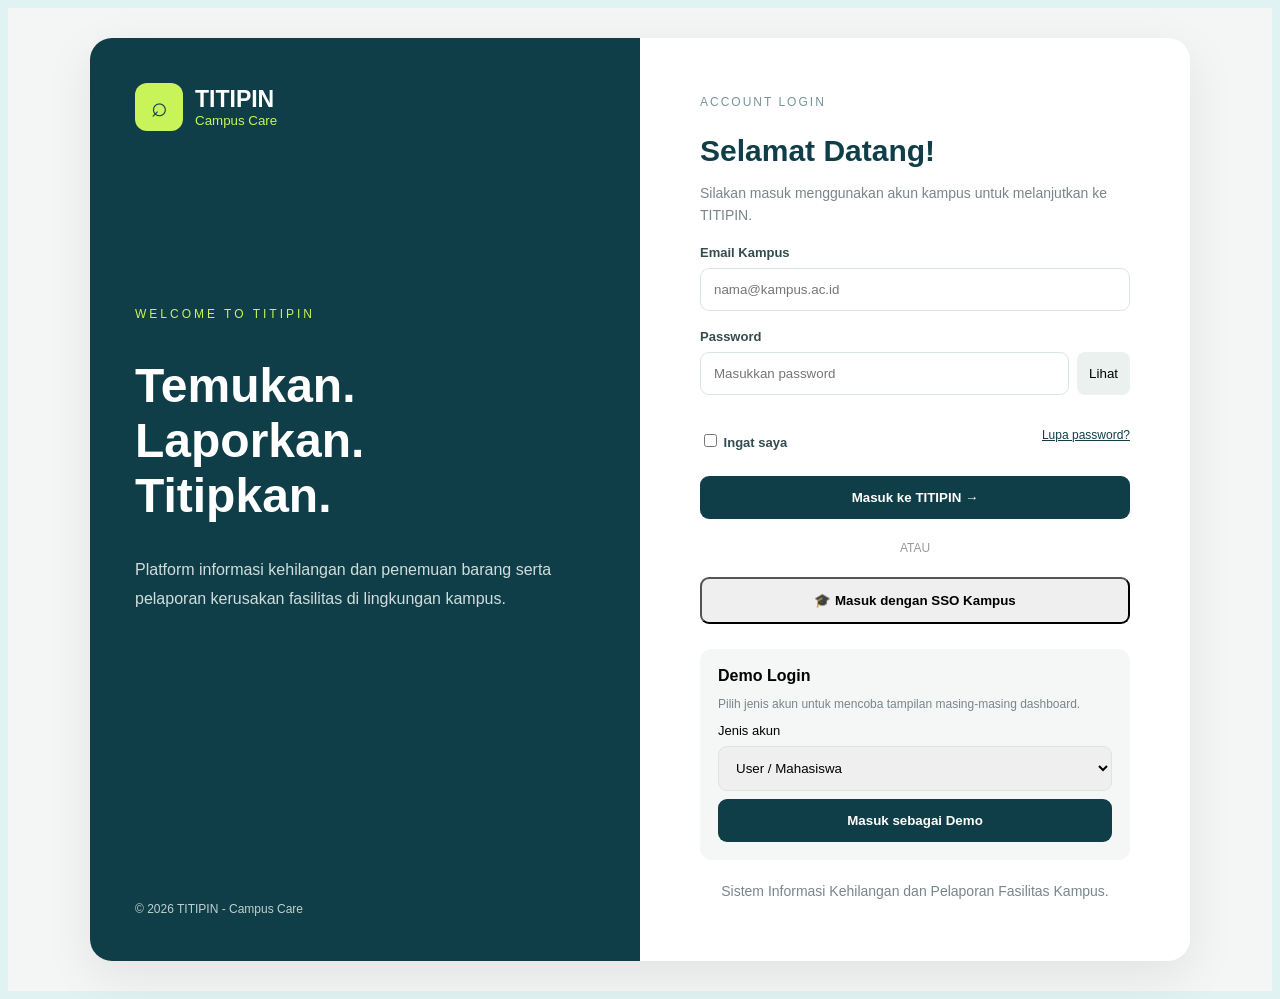
==== commit 9e3d3031: "Feat cpommit" ====
--- a/Login.html
+++ b/Login.html
@@ -1,16 +1,21 @@
 
 <!DOCTYPE html>
 <html lang="id">
+
 <head>
     <meta charset="UTF-8">
-    <meta name="viewport" content="width=device-width, initial-scale=1.0">
+
+    <meta name="viewport"
+          content="width=device-width, initial-scale=1.0">
 
     <title>Login - TITIPIN</title>
 
-    <link rel="stylesheet" href="assets/css/style.css">
+    <link rel="stylesheet" href="./assets/css/style.css">
 </head>
 
-<body>
+<script src="assets/js/auth.js"></script>
+</body>
+</html>
 
 <div class="login-page">
 
@@ -168,7 +173,6 @@
                             style="width:100%;margin:8px 0">
                         <option value="user">User / Mahasiswa</option>
                         <option value="admin">Admin / Staf</option>
-                        <option value="superadmin">Super Admin</option>
                     </select>
 
                     <button
@@ -195,7 +199,11 @@
 
 </div>
 
-<script src="assets/js/shared/auth.js"></script>
+    <script>
+        alert("HTML LOGIN BERHASIL DIBUKA!");
+    </script>
+
+   <script src="./assets/js/auth.js"></script>
 
 </body>
-</html>
+</html>
--- a/assets/css/style.css
+++ b/assets/css/style.css
@@ -1,85 +1,262 @@
 
-/* ======================================
-   RESPONSIVE LOGIN TITIPIN
-====================================== */
+/* ==================================
+   LOGIN PAGE TITIPIN
+================================== */
 
 .login-page {
-    width: 100%;
     min-height: 100vh;
+    display: flex;
+    align-items: center;
+    justify-content: center;
+    padding: 30px;
+    background: #f3f6f5;
+    font-family: Inter, Arial, sans-serif;
 }
 
 .login-wrap {
-    width: min(100%, 1060px);
+    width: 100%;
+    max-width: 1100px;
+    min-height: 650px;
+    display: grid;
+    grid-template-columns: 1fr 1fr;
+    background: white;
+    border-radius: 22px;
+    overflow: hidden;
+    box-shadow: 0 15px 50px rgba(0,0,0,.08);
+}
+
+.brand-panel {
+    background: #103e48;
+    color: white;
+    padding: 45px;
+    display: flex;
+    flex-direction: column;
+    justify-content: space-between;
+}
+
+.brand-panel .brand {
+    display: flex;
+    align-items: center;
+    gap: 12px;
+}
+
+.brand-panel .brand b {
+    font-size: 23px;
+    color: white;
+}
+
+.brand-panel .brand small {
+    display: block;
+    color: #c8f45a;
+}
+
+.brand-mark {
+    width: 48px;
+    height: 48px;
+    background: #c8f45a;
+    color: #103e48;
+    display: grid;
+    place-items: center;
+    border-radius: 12px;
+    font-size: 28px;
+}
+
+.brand-copy {
+    margin: 50px 0;
+}
+
+.brand-copy .eyebrow {
+    color: #c8f45a;
+    letter-spacing: 3px;
+    font-size: 12px;
+}
+
+.brand-copy h1 {
+    font-size: 48px;
+    line-height: 1.15;
+}
+
+.brand-copy p {
+    color: #d1dddd;
+    line-height: 1.8;
+}
+
+.copyright {
+    color: #c1d0d0;
+    font-size: 12px;
 }
 
 .login-panel {
+    padding: 45px;
+    display: flex;
+    align-items: center;
+    justify-content: center;
+}
+
+.login-card {
+    width: 100%;
+    max-width: 430px;
+}
+
+.login-card .eyebrow {
+    color: #77939a;
+    letter-spacing: 2px;
+    font-size: 12px;
+}
+
+.login-card h2 {
+    color: #103e48;
+    font-size: 30px;
+    margin-bottom: 10px;
+}
+
+.login-card .muted {
+    color: #78868a;
+    line-height: 1.6;
+    font-size: 14px;
+}
+
+.login-card > form label {
+    display: block;
+    font-size: 13px;
+    font-weight: 600;
+    margin: 18px 0 8px;
+    color: #344b50;
+}
+
+.login-card input:not([type="checkbox"]),
+.login-card select {
+    box-sizing: border-box;
+    width: 100%;
+    padding: 13px;
+    border: 1px solid #dce4e3;
+    border-radius: 9px;
+    outline: none;
+}
+
+.login-card input:focus,
+.login-card select:focus {
+    border-color: #103e48;
+}
+
+.password {
+    display: flex;
+    gap: 8px;
+}
+
+.password input {
+    flex: 1;
     min-width: 0;
 }
 
-.login-card {
-    width: 100%;
-}
-
-.login-card input,
-.login-card select {
-    width: 100%;
-    min-width: 0;
-}
-
-@media (max-width: 768px) {
-
+.show-pass {
+    border: 0;
+    background: #eaf1ef;
+    border-radius: 8px;
+    padding: 0 12px;
+    cursor: pointer;
+}
+
+.form-row {
+    display: flex;
+    justify-content: space-between;
+    align-items: center;
+    margin: 18px 0;
+    font-size: 12px;
+}
+
+.form-row a {
+    color: #103e48;
+}
+
+.check {
+    display: flex;
+    align-items: center;
+    gap: 5px;
+}
+
+.check input[type="checkbox"] {
+    flex-shrink: 0;
+    width: auto;
+}
+
+.btn.full {
+    width: 100%;
+    padding: 14px;
+    border-radius: 9px;
+    cursor: pointer;
+    font-weight: bold;
+}
+
+.btn.primary {
+    background: #103e48;
+    color: white;
+    border: none;
+}
+
+.btn.primary:hover {
+    background: #195663;
+}
+
+.or {
+    text-align: center;
+    margin: 22px 0;
+    color: #999;
+    font-size: 12px;
+}
+
+.demo-login {
+    margin-top: 25px;
+    padding: 18px;
+    background: #f4f7f6;
+    border-radius: 12px;
+}
+
+.demo-login p {
+    font-size: 12px;
+    color: #78868a;
+}
+
+.demo-login label {
+    display: block;
+    font-size: 13px;
+    margin-top: 12px;
+}
+
+.tiny {
+    font-size: 11px;
+}
+
+.center {
+    text-align: center;
+}
+
+@media(max-width: 768px) {
     .login-page {
-        padding: 15px;
+        padding: 12px;
     }
 
     .login-wrap {
         grid-template-columns: 1fr;
-        min-height: auto;
     }
 
     .brand-panel {
-        min-height: 220px;
         padding: 25px;
+        min-height: 250px;
     }
 
     .brand-copy {
-        margin: 35px 0 15px;
+        margin: 30px 0;
     }
 
     .brand-copy h1 {
-        font-size: 32px;
-    }
-
-    .copyright {
-        margin-top: 20px;
+        font-size: 34px;
     }
 
     .login-panel {
-        padding: 28px 22px;
-    }
-
-    .login-card h2 {
-        font-size: 24px;
-    }
-
-}
-
-@media (max-width: 400px) {
-
-    .login-page {
-        padding: 8px;
-    }
-
-    .brand-panel {
-        padding: 20px;
-    }
-
-    .login-panel {
-        padding: 22px 15px;
-    }
-
-    .login-card h2 {
-        font-size: 22px;
-    }
-
-}
+        padding: 30px 20px;
+    }
+}
+body {
+    background-color: #e0f2f1 !important;
+}
